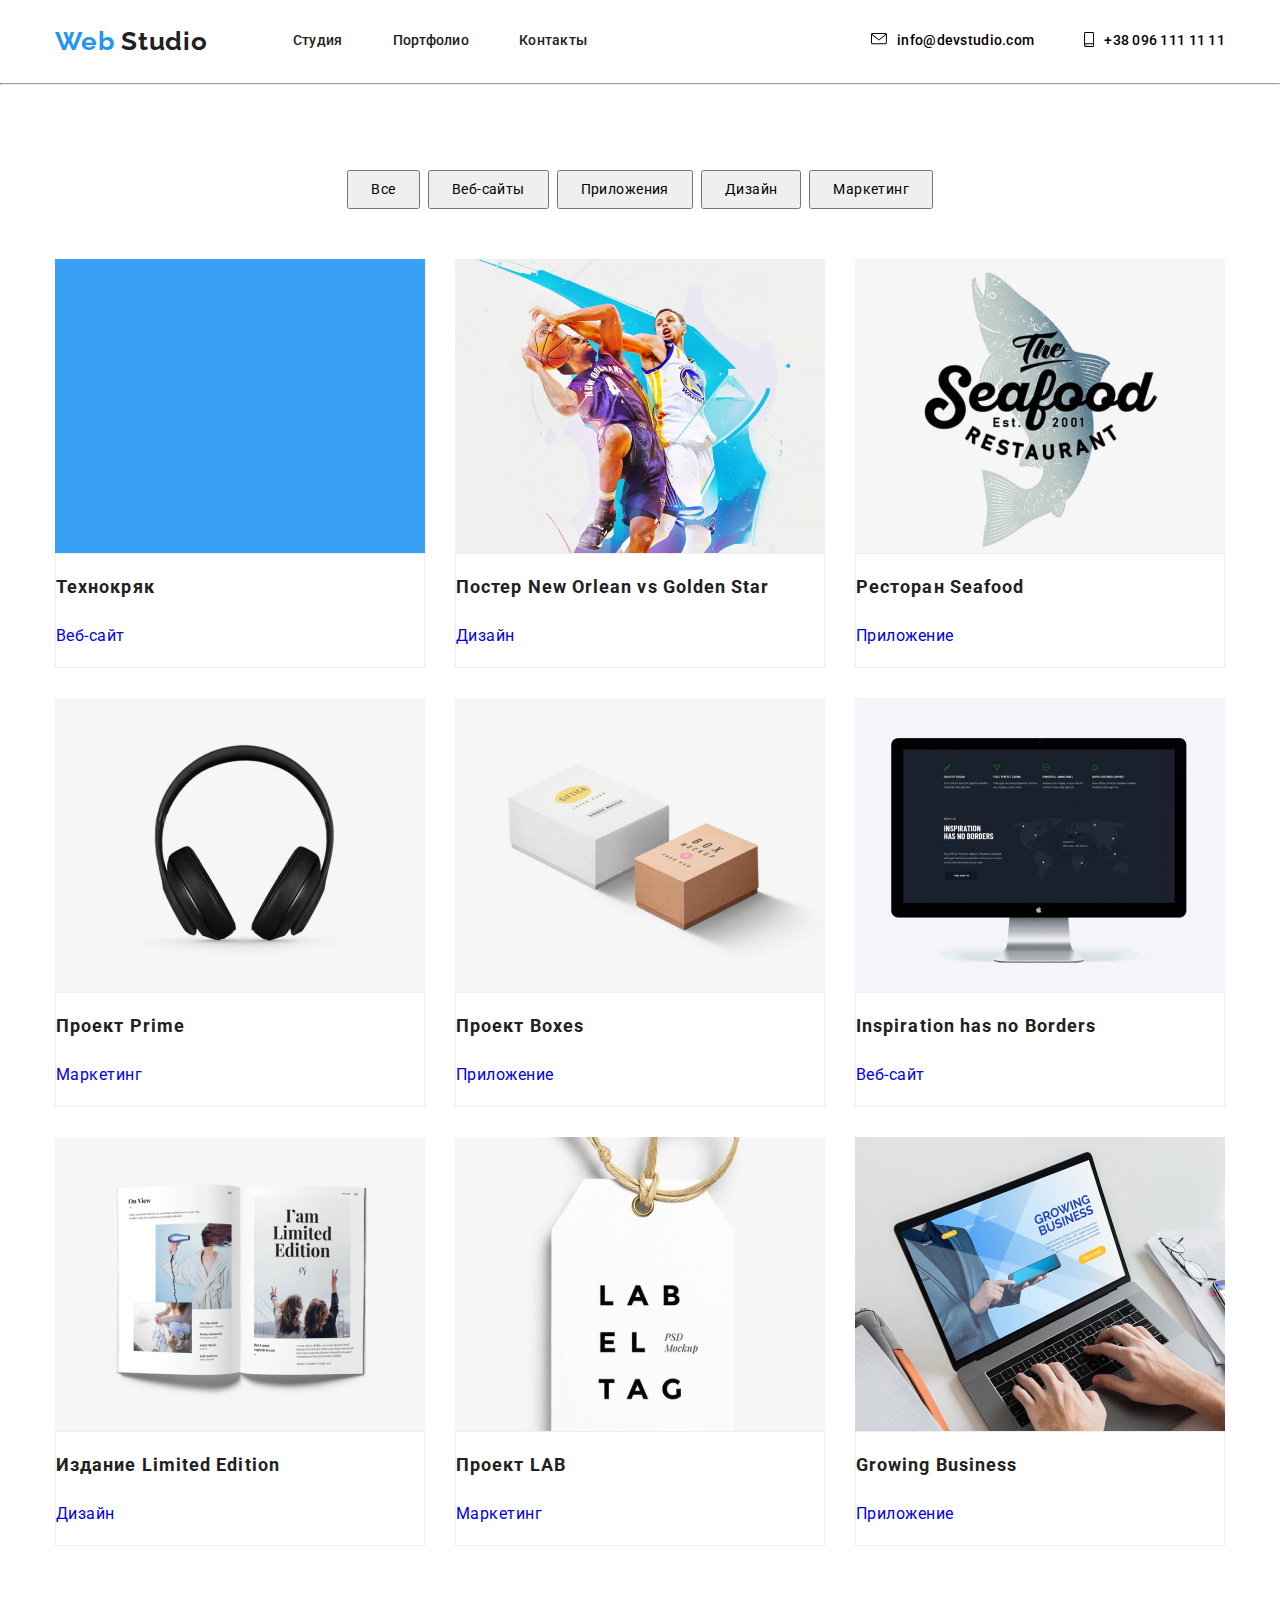
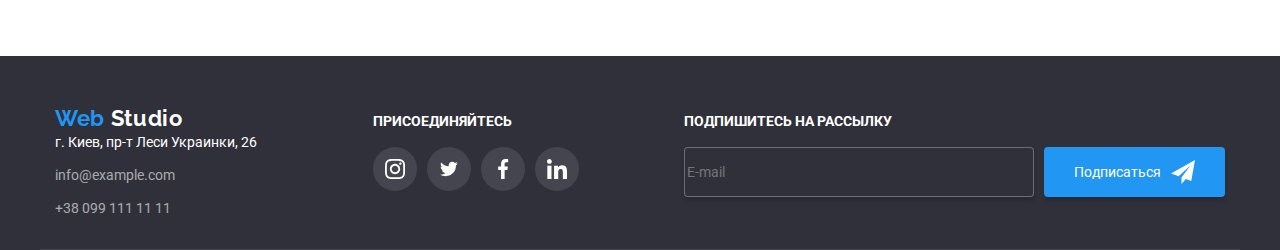
==== portfolio.html @ a791c5b3 "hw4" ====
<!DOCTYPE html>
<html lang="en">
  <head>
    <meta charset="UTF-8" />
    <meta name="viewport" content="width=device-width, initial-scale=1.0" />
    <title>Portfolio</title>
    <link
      href="https://fonts.googleapis.com/css2?family=Raleway:wght@400;500;700;900&display=swap"
      rel="stylesheet"
    />
    <link
      href="https://fonts.googleapis.com/css2?family=Roboto:wght@400;500;700;900&display=swap"
      rel="stylesheet"
    />
    <link rel="stylesheet" href="./css/normalize.css" />
    <link rel="stylesheet" href="./css/style.css" />
  </head>

  <body>
    <!--header-->
    <header>
      <div class="container">
        <p class="logo" id="top"><span class="active">Web</span> Studio</p>
        <nav class="navigation">
          <ul class="nav-list">
            <li class="nav-item"><a href="./index.html">Студия</a></li>
            <li class="nav-item active-header"><a href="#">Портфолио</a></li>
            <li class="nav-item"><a href="#">Контакты</a></li>
          </ul>
        </nav>
        <ul class="contacts-list">
          <li class="contacts-item">
            <div class="header-icon">
              <svg class="header-svg" width="16" height="12">
                <use href="./images/symbol-defs.svg#icon-envelope"></use>
              </svg>
            </div>
            <a href="mailto:info@devstudio.com"> info@devstudio.com</a>
          </li>
          <li class="contacts-item">
            <div class="header-icon">
              <svg class="header-svg" width="10" height="15">
                <use href="./images/symbol-defs.svg#icon-smartphone"></use>
              </svg>
            </div>
            <a href="tel:+380961111111"> +38 096 111 11 11</a>
          </li>
        </ul>
      </div>
    </header>
    <hr class="header-line" />
    <!--buttons-->
    <main>
      <section class="our-works">
        <div class="container">
          <h1>Наши работы</h1>
          <!-- hide title -->
          <ul class="filters-list">
            <li class="filters-item">
              <button type="button" class="button shadow">Все</button>
            </li>
            <li class="filters-item">
              <button type="button" class="button shadow">Веб-сайты</button>
            </li>
            <li class="filters-item">
              <button type="button" class="button shadow">Приложения</button>
            </li>
            <li class="filters-item">
              <button type="button" class="button shadow">Дизайн</button>
            </li>
            <li class="filters-item">
              <button type="button" class="button shadow">Маркетинг</button>
            </li>
          </ul>
          <ul class="works">
            <li class="works-item">
              <a class="item-link" href="#">
                <div class="item-image">
                  <img src="./images/hover_overlay.jpg" alt="hover_overlay" />
                </div>
                <div class="item-info">
                  <h2 class="item-title-works">Технокряк</h2>
                  <p class="filter-type">Веб-сайт</p>
                </div>
                <!-- <p class="item-description">
                  Технокряк это современная площадка распространения
                  коронавируса. Компании используют эту платформу для цифрового
                  шпионажа и атак на защищённые сервера конкурентов.
                </p> -->
              </a>
            </li>
            <li class="works-item">
              <a class="link" href="#">
                <div class="item-image">
                  <img src="./images/img1.jpg" alt="basketball" />
                </div>
                <div class="item-info">
                  <h2 class="item-title-works">
                    Постер New Orlean vs Golden Star
                  </h2>
                  <p class="filter-type">Дизайн</p>
                </div>
              </a>
            </li>
            <li class="works-item">
              <a class="link" href="#">
                <div class="item-image">
                  <img src="./images/img2.jpg" alt="Seafood" />
                </div>
                <div class="item-info">
                  <h2 class="item-title-works">Ресторан Seafood</h2>
                  <p class="filter-type">Приложение</p>
                </div>
              </a>
            </li>
            <li class="works-item">
              <a class="link" href="#">
                <div class="item-image">
                  <img src="./images/img3.jpg" alt="headphones" />
                </div>
                <div class="item-info">
                  <h2 class="item-title-works">Проект Prime</h2>
                  <p class="filter-type">Маркетинг</p>
                </div>
              </a>
            </li>
            <li class="works-item">
              <a class="link" href="#">
                <div class="item-image">
                  <img src="./images/img4.jpg" alt="boxes" />
                </div>
                <div class="item-info">
                  <h2 class="item-title-works">Проект Boxes</h2>
                  <p class="filter-type">Приложение</p>
                </div>
              </a>
            </li>
            <li class="works-item">
              <a class="link" href="#">
                <div class="item-image">
                  <img src="./images/img5.jpg" alt="mnitor" />
                </div>
                <div class="item-info">
                  <h2 class="item-title-works">Inspiration has no Borders</h2>
                  <p class="filter-type">Веб-сайт</p>
                </div>
              </a>
            </li>
            <li class="works-item">
              <a class="link" href="#">
                <div class="item-image">
                  <img src="./images/img6.jpg" alt="book" />
                </div>
                <div class="item-info">
                  <h2 class="item-title-works">Издание Limited Edition</h2>
                  <p class="filter-type">Дизайн</p>
                </div>
              </a>
            </li>
            <li class="works-item">
              <a class="link" href="#">
                <div class="item-image">
                  <img src="./images/img7.jpg" alt="company-logo" />
                </div>
                <div class="item-info">
                  <h2 class="item-title-works">Проект LAB</h2>
                  <p class="filter-type">Маркетинг</p>
                </div>
              </a>
            </li>
            <li class="works-item">
              <a class="link" href="#">
                <div class="item-image">
                  <img src="./images/img8.jpg" alt="laptop" />
                </div>
                <div class="item-info">
                  <h2 class="item-title-works">Growing Business</h2>
                  <p class="filter-type">Приложение</p>
                </div>
              </a>
            </li>
          </ul>
        </div>
      </section>
    </main>
    <!-- foore -->
    <footer>
      <div class="container">
        <div>
          <a class="logo" href="#top"><span class="active">Web</span> Studio</a>
          <address class="address">
            <ul class="address-list">
              <li class="address-item">г. Киев, пр-т Леси Украинки, 26</li>
              <li class="address-item">
                <a href="mailto:info@example.com">info@example.com</a>
              </li>
              <li class="address-item">
                <a href="tel:+380991111111">+38 099 111 11 11</a>
              </li>
            </ul>
          </address>
        </div>
        <div class="join-social">
          <p class="join">Присоединяйтесь</p>
          <ul class="social">
            <li class="social-list-footer">
              <a class="social-link-footer" href="#">
                <svg class="social-icon-footer" width="20" height="20">
                  <use href="./images/symbol-defs.svg#icon-Instagram"></use>
                </svg>
              </a>
            </li>
            <li class="social-list-footer">
              <a class="social-link-footer" href="#">
                <svg class="social-icon-footer" width="20" height="16">
                  <use href="./images/symbol-defs.svg#icon-Twitter"></use>
                </svg>
              </a>
            </li>
            <li class="social-list-footer">
              <a class="social-link-footer" href="#">
                <svg class="social-icon-footer" width="20" height="20">
                  <use
                    class="svg-social"
                    href="./images/symbol-defs.svg#icon-facebook"
                  ></use>
                </svg>
              </a>
            </li>
            <li class="social-list-footer">
              <a class="social-link-footer" href="#">
                <svg class="social-icon-footer" width="20" height="20">
                  <use href="./images/symbol-defs.svg#icon-linkedin"></use>
                </svg>
              </a>
            </li>
          </ul>
        </div>
        <div class="join-form">
          <p class="join">Подпишитесь на рассылку</p>
          <form class="form-item">
            <input
              class="form"
              type="email"
              name=""
              id=""
              placeholder="E-mail"
            />
            <button class="f-button">
              <span>Подписаться</span>
              <svg class="button-svg" width="24" height="24">
                <use href="./images/symbol-defs.svg#icon-send"></use>
              </svg>
            </button>
          </form>
        </div>
      </div>
      <!-- <small class="copyrights">2020 | Developed by GoIT Students</small> -->
    </footer>
  </body>
</html>
---- css/style.css ----
:root {
  --text-color: #212121;
  --main-color: #2196f3;
  --contacts-color: #757575;
}

html {
  box-sizing: border-box;
}

* ::before,
* ::after {
  box-sizing: inherit;
}

button:hover,
button:focus {
  color: #ffffff;
  background-color: var(--active-color);
}

ul {
  padding-inline-start: 0;
  margin: 0;
}

body {
  font-family: "roboto", sans-serif;
  font-size: 14px;
  line-height: 1.71;
  letter-spacing: 0.03;
}

.container {
  width: 1170px;
  margin-left: auto;
  margin-right: auto;
  margin-bottom: 94px;
  padding-right: 15px;
  padding-left: 15px;
}

.container:first-child {
  margin-bottom: 0;
}

.header-line {
  margin-top: 0;
  margin-bottom: 0;
}
/* header */

header {
  font-size: 14px;
  line-height: 1.14;
  font-weight: 500;
  letter-spacing: 0.02em;
}

header .container {
  display: flex;
  align-items: center;
}

header a {
  text-decoration: none;
}

.logo {
  font-family: "Raleway", sans-serif;
  color: var(--text-color);
  font-size: 26px;
  font-weight: 700;
  line-height: 1.19;
  letter-spacing: 0.03em;
  margin-right: 85px;
}

.active {
  color: var(--main-color);
}

.nav-list {
  display: flex;
}

.nav-item:not(:last-child) {
  margin-right: 50px;
}

.nav-item a {
  display: inline-block;

  padding-top: 32px;
  padding-bottom: 32px;

  color: var(--text-color);
}

.active a {
  color: var(--main-color);
}

.nav-item a:hover,
.nav-item a:focus {
  color: var(--main-color);
}

.contacts-list {
  display: flex;
  margin-left: auto;
  align-items: center;
}
.contacts-item {
  display: flex;
  align-items: center;
}

.contacts-item:not(:last-child) {
  margin-right: 50px;
}

.contacts-item a {
  display: inline-block;
  align-items: center;

  padding-top: 32px;
  padding-bottom: 32px;

  color: var(--main-text-color);
}

.header-icon {
  margin-right: 10px;
}
.header-svg {
  fill: var(--main-text-color);
}
.contacts-item:hover a {
  color: #2196f3;
}
.contacts-item:hover svg {
  fill: #2196f3;
}

/* hero */
.hero-container {
  background-image: linear-gradient(
      to right,
      rgba(47, 48, 58, 0.8),
      rgba(47, 48, 58, 0.8)
    ),
    url(../images/Header_img.jpg);
  background-repeat: no-repeat;
  background-position: center;
  text-align: center;
  width: 100%;
  height: 600px;
  margin-bottom: 94px;
  display: flex;
  flex-direction: column;
  justify-content: center;
  align-items: center;
}

.hero-title {
  font-weight: 900;
  font-size: 44px;
  line-height: 60px;
  letter-spacing: 0.06em;
  text-transform: uppercase;
  color: #ffffff;
}

.hero-button {
  background: #2196f3;
  box-shadow: 0px 4px 4px rgba(0, 0, 0, 0.15);
  border-radius: 4px;
  border: none;
  padding: 20px 33px;
}

.hero-button-text {
  font-weight: bold;
  font-size: 16px;
  line-height: 30px;
  display: flex;
  align-items: center;
  text-align: center;
  letter-spacing: 0.06em;

  color: #ffffff;
}
/* virtues */

.section-virtues {
  display: flex;
  margin-left: auto;
  margin-right: auto;
}

.list-virtues {
  margin-right: 30px;
}

.list-virtues:last-child {
  margin-right: 0;
}

.virtues-svg {
  display: flex;
  height: 120px;
  background-color: #f5f4fa;
  border-radius: 3px;
  align-items: center;
  justify-content: center;
}

.header-virtues {
  font-weight: bold;
  font-size: 14px;
  line-height: 16px;
  letter-spacing: 0.03em;
  text-transform: uppercase;
  color: var(--text-color);
}
.head {
  width: 270px;
  height: 18px;
  margin-top: 30px;
  margin-bottom: 10px;
}

.text-virtues {
  font-family: Roboto;
  font-size: 14px;
  line-height: 24px;
  letter-spacing: 0.03em;
  color: #757575;
}

/* what we do */

.activity {
  display: flex;
  margin-left: auto;
  margin-right: auto;
}

.do-container {
  margin-bottom: 94px;
}

.desktop {
  background-image: url(../images/notebook.jpg);
  min-width: 370px;
  min-height: 295px;
}

.mobile {
  background-image: url(../images/smartphone.jpg);
  min-width: 370px;
  min-height: 295px;
}

.design {
  background-image: url(../images/monitor.jpg);
  min-width: 370px;
  min-height: 295px;
}

.main-section-title {
  font-weight: bold;
  font-size: 36px;
  line-height: 42px;
  letter-spacing: 0.03em;
  color: var(--text-color);
  text-align: center;
  margin-top: 0;
  margin-bottom: 50px;
}
.item-title {
  font-size: 14px;
  text-align: center;

  color: #ffffff;
  background-color: rgba(47, 48, 58, 0.8);

  padding-top: 27px;
  padding-bottom: 27px;
  margin: 0;
}
.activity-item-list {
  margin-right: 30px;
}
.activity-item-list:last-child {
  margin-right: 0;
}

.activity-links {
  font-weight: bold;
  font-size: 14px;
  line-height: 16px;
  text-align: center;
  letter-spacing: 0.03em;
  text-transform: uppercase;

  color: #ffffff;
}
/* team */

.team-cntainer {
  background-color: #f5f4fa;
  margin-left: auto;
  margin-right: auto;
  padding-top: 94px;
  padding-bottom: 94px;
}

.palyers {
  display: flex;
  margin-right: auto;
  margin-left: auto;
}

.list-team {
  margin-right: 30px;
  background-color: #ffffff;
  box-shadow: 0px 2px 1px rgba(0, 0, 0, 0.2), 0px 1px 1px rgba(0, 0, 0, 0.14),
    0px 1px 3px rgba(0, 0, 0, 0.12);
  border-radius: 0px 0px 4px 4px;
}

.list-team:last-child {
  margin-right: 0;
}

.name {
  font-weight: 500;
  font-size: 16px;
  line-height: 19px;
  text-align: center;
  letter-spacing: 0.03em;
  color: var(--text-color);
}

.specialty {
  font-size: 16px;
  line-height: 19px;
  text-align: center;
  letter-spacing: 0.03em;
  color: #757575;
}

.social-link {
  display: flex;
  margin-left: auto;
  margin-right: auto;
  align-items: center;
  justify-content: center;
  margin-top: 16px;
  margin-bottom: 24px;
}

.social-list-svg {
  margin-right: 10px;
}
.social-list-svg:last-child {
  margin-right: 0;
}

.social-link-svg {
  width: 44px;
  height: 44px;
  border-radius: 50%;
  align-items: center;
  justify-content: center;
  display: flex;
  color: #fff;
}
.social-link-svg:hover {
  cursor: pointer;
  background-color: var(--main-color);
}
.social-icon {
  fill: #afb1b8;
}
.social-link-svg:hover svg {
  fill: currentColor;
}
/* clients */

.clients-title {
  margin-top: 94px;
}

.list-clients {
  display: flex;
  margin-left: auto;
  margin-right: auto;
}

.list-clients-item {
  margin-right: 30px;
}

.list-clients-item:last-child {
  margin-right: 0;
}

.box-clients {
  width: 168px;
  height: 90px;
  border: 1px solid #afb1b8;
  border-radius: 5px;
  align-items: center;
  justify-content: center;
  display: flex;
  color: #afb1b8;
}

.box-clients:hover {
  cursor: pointer;
  border-color: var(--main-color);
}

.clients-icon {
  fill: currentColor;
}

.box-clients:hover svg {
  fill: var(--main-color);
}

/* footer */

footer {
  color: #ffffff;
  background-color: #2f303a;
}

footer .container {
  display: flex;
  align-items: baseline;
  justify-content: space-between;
  border-bottom: 1px solid rgba(255, 255, 255, 0.1);
  padding-top: 45px;
  padding-bottom: 28px;
}

footer a {
  text-decoration: none;
  display: block;
}

footer .logo {
  color: #ffffff;
  font-size: 22px;
}

.address-list li:not(:last-child) {
  margin-bottom: 9px;
}

.address-item {
  font-size: 14px;
  font-style: normal;
}

footer .address-item a {
  color: rgba(255, 255, 255, 0.6);
}

footer .join {
  font-size: 14px;
  font-weight: 700;
  line-height: 0.87;
  text-transform: uppercase;
  margin-bottom: 20px;
}

footer .social {
  padding: 0;
  display: flex;
}

.copyrights {
  display: block;
  font-size: 12px;
  line-height: 2;
  text-align: center;
  color: rgba(255, 255, 255, 0.4);
  padding-top: 18px;
  padding-bottom: 21px;
}

.social-list-footer {
  margin-right: 10px;
}

.social-list-footer:last-child {
  margin-right: 0;
}

.social-link-footer {
  width: 44px;
  height: 44px;
  border-radius: 50%;
  align-items: center;
  background-color: rgba(255, 255, 255, 0.1);
  justify-content: center;
  display: flex;
  color: #fff;
}
.social-link-footer:hover {
  cursor: pointer;
  background-color: var(--main-color);
}
.social-icon-footer {
  fill: #fff;
}

.form-item {
  display: flex;
}

.form {
  border: 1px solid rgba(255, 255, 255, 0.3);
  box-sizing: border-box;
  box-shadow: 0px 4px 4px rgba(0, 0, 0, 0.15);
  border-radius: 4px;
  height: 50px;
  background-color: #2f303a;
  margin-right: 10px;
  min-width: 350px;
}

.f-button {
  background-color: #2196f3;
  box-shadow: 0px 4px 4px rgba(0, 0, 0, 0.15);
  border-radius: 4px;
  height: 50px;
  color: #fff;
  align-items: center;
  display: flex;
  padding-left: 30px;
  padding-right: 30px;
  border: none;
}

.button-svg {
  margin-left: 10px;
}

/* portfolio */

.our-works h1 {
  visibility: hidden;
}
.our-works a {
  text-decoration: none;
}
.our-works ul {
  list-style-type: none;
}
.filters-list {
  display: flex;
  justify-content: center;
  text-align: center;
  margin-bottom: 50px;
}
.filters-item {
  min-width: 73px;
}
.filters-item:not(:last-child) {
  margin-right: 8px;
}
.our-works .button {
  margin: 0;
  padding: 6px 22px;
  min-width: 73px;
  min-height: 38px;
  letter-spacing: 0.03em;
  line-height: 1.62;
}

.our-works {
  margin-bottom: 80px;
}

.works {
  display: flex;
  flex-wrap: wrap;
  justify-content: space-between;
}
.works img {
  display: block;
}
.works-item {
  display: block;
  width: calc((100% - 30px * 2) / 3);
  margin-bottom: 30px;
  margin-right: 30px;
  background: #ffffff;
  /* position: relative; */
}
.works-item:nth-child(3n) {
  margin-right: 0px;
}
.works-item:nth-last-child(-n + 1) {
  margin-bottom: 0px;
}
.works-item .item-title {
  text-transform: none;
}
.item-image {
  /* background-color: rgba(33, 150, 243, 0.9); */
  border-radius: 5px 5px 0px 0px;
}
.item-link {
  text-decoration: none;
}

.item-info {
  border: 1px solid #eeeeee;
  text-align: left;
  padding: 20луpx 24px;
}
.our-works .item-title-works {
  color: var(--text-color);
  font-size: 18px;
  line-height: 2;
  font-weight: 700;
  letter-spacing: 0.06em;
  margin-bottom: 4px;
}
.filter-type {
  font-size: 16px;
  line-height: 1.87;
  font-weight: 400;
  letter-spacing: 0.03em;
}

.our-works .item-description {
  color: #ffffff;
  font-size: 18px;
  line-height: 1.56;
  padding: 63px 24px;
  text-align: left;
  top: 0px;
  left: 0px;
  opacity: 0;
}

.works-item:hover {
  box-shadow: 1px 4px 6px rgba(0, 0, 0, 0.16), 0px 4px 4px rgba(0, 0, 0, 0.06),
    0px 1px 1px rgba(0, 0, 0, 0.12);
}
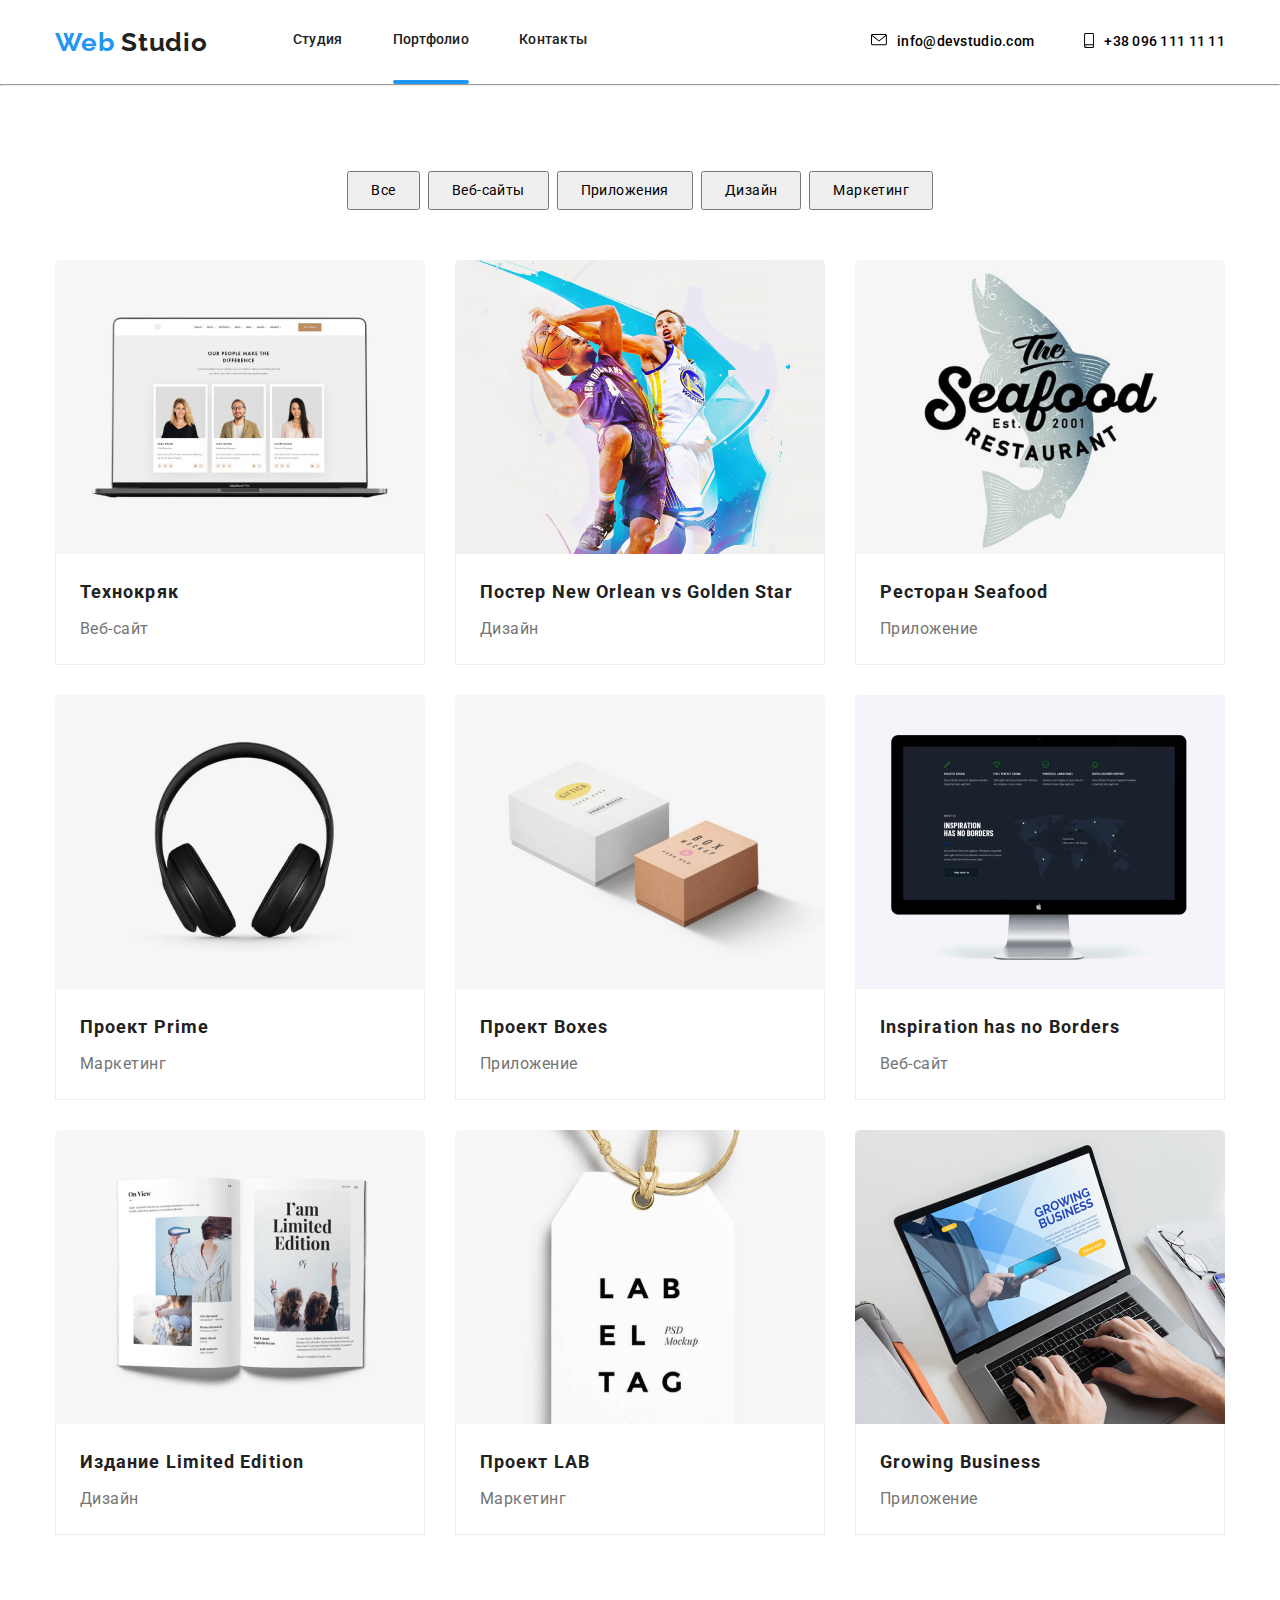
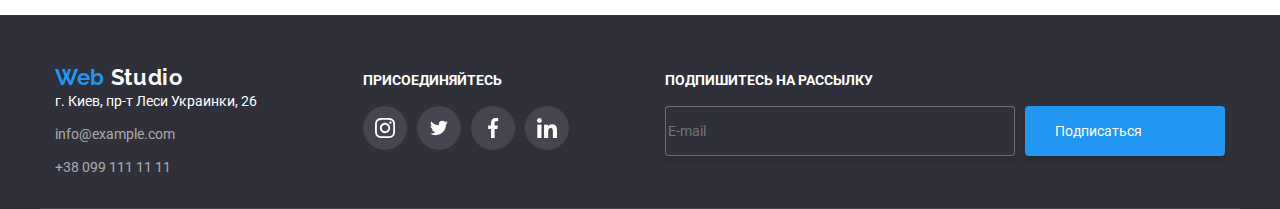
==== commit 2bb7ec53: "homework5" ====
--- a/portfolio.html
+++ b/portfolio.html
@@ -77,16 +77,20 @@
               <a class="item-link" href="#">
                 <div class="item-image">
                   <img src="./images/hover_overlay.jpg" alt="hover_overlay" />
+
+                  <div class="card-overlay">
+                    <p class="card-description">
+                      Технокряк это современная площадка распространения
+                      коронавируса. Компании используют эту платформу для
+                      цифрового шпионажа и атак на защищённые сервера
+                      конкурентов.
+                    </p>
+                  </div>
                 </div>
                 <div class="item-info">
                   <h2 class="item-title-works">Технокряк</h2>
                   <p class="filter-type">Веб-сайт</p>
                 </div>
-                <!-- <p class="item-description">
-                  Технокряк это современная площадка распространения
-                  коронавируса. Компании используют эту платформу для цифрового
-                  шпионажа и атак на защищённые сервера конкурентов.
-                </p> -->
               </a>
             </li>
             <li class="works-item">
--- a/css/style.css
+++ b/css/style.css
@@ -68,18 +68,29 @@
 
 .logo {
   font-family: "Raleway", sans-serif;
-  color: var(--text-color);
   font-size: 26px;
   font-weight: 700;
   line-height: 1.19;
   letter-spacing: 0.03em;
   margin-right: 85px;
+
+  color: var(--text-color);
 }
 
 .active {
   color: var(--main-color);
 }
 
+.active-header:after {
+  content: "";
+  display: block;
+  width: 100%;
+  height: 4px;
+  border-radius: 3px;
+
+  background-color: var(--main-color);
+}
+
 .nav-list {
   display: flex;
 }
@@ -95,6 +106,8 @@
   padding-bottom: 32px;
 
   color: var(--text-color);
+
+  transition: 250ms cubic-bezier(0.4, 0, 0.2, 1);
 }
 
 .active a {
@@ -111,22 +124,22 @@
   margin-left: auto;
   align-items: center;
 }
-.contacts-item {
-  display: flex;
-  align-items: center;
-}
 
 .contacts-item:not(:last-child) {
   margin-right: 50px;
 }
 
-.contacts-item a {
-  display: inline-block;
+.contacts-item {
+  display: flex;
   align-items: center;
 
   padding-top: 32px;
   padding-bottom: 32px;
 
+  transition: 250ms cubic-bezier(0.4, 0, 0.2, 1);
+}
+
+.contacts-item a {
   color: var(--main-text-color);
 }
 
@@ -136,10 +149,10 @@
 .header-svg {
   fill: var(--main-text-color);
 }
-.contacts-item:hover a {
+.contacts-item:hover {
   color: #2196f3;
 }
-.contacts-item:hover svg {
+.contacts-item:hover {
   fill: #2196f3;
 }
 
@@ -173,11 +186,17 @@
 }
 
 .hero-button {
-  background: #2196f3;
+  background-color: #2196f3;
   box-shadow: 0px 4px 4px rgba(0, 0, 0, 0.15);
   border-radius: 4px;
   border: none;
   padding: 20px 33px;
+
+  transition: background-color 250ms cubic-bezier(0.4, 0, 0.2, 1);
+}
+
+.hero-button:hover {
+  background-color: #0977d1;
 }
 
 .hero-button-text {
@@ -251,24 +270,15 @@
   margin-bottom: 94px;
 }
 
-.desktop {
-  background-image: url(../images/notebook.jpg);
-  min-width: 370px;
-  min-height: 295px;
-}
-
-.mobile {
-  background-image: url(../images/smartphone.jpg);
-  min-width: 370px;
-  min-height: 295px;
-}
-
-.design {
-  background-image: url(../images/monitor.jpg);
-  min-width: 370px;
-  min-height: 295px;
-}
-
+.activity-image {
+  position: relative;
+}
+.item-title {
+  position: absolute;
+  left: 0;
+  bottom: 0;
+  width: 100%;
+}
 .main-section-title {
   font-weight: bold;
   font-size: 36px;
@@ -370,24 +380,33 @@
 }
 
 .social-link-svg {
+  align-items: center;
+  justify-content: center;
+  display: flex;
+
   width: 44px;
   height: 44px;
   border-radius: 50%;
-  align-items: center;
-  justify-content: center;
-  display: flex;
+
   color: #fff;
-}
+
+  transition: 250ms, cubic-bezier(0.4, 0, 0.2, 1) color 250ms;
+}
+
+.social-link-svg:focus,
 .social-link-svg:hover {
   cursor: pointer;
   background-color: var(--main-color);
 }
+
 .social-icon {
   fill: #afb1b8;
 }
+.social-link-svg:focus svg,
 .social-link-svg:hover svg {
   fill: currentColor;
 }
+
 /* clients */
 
 .clients-title {
@@ -409,14 +428,19 @@
 }
 
 .box-clients {
+  display: flex;
+  align-items: center;
+  justify-content: center;
+
   width: 168px;
   height: 90px;
+
   border: 1px solid #afb1b8;
   border-radius: 5px;
-  align-items: center;
-  justify-content: center;
-  display: flex;
+
   color: #afb1b8;
+
+  transition: 250ms cubic-bezier(0.4, 0, 0.2, 1);
 }
 
 .box-clients:hover {
@@ -426,9 +450,11 @@
 
 .clients-icon {
   fill: currentColor;
-}
-
-.box-clients:hover svg {
+
+  transition: fill 250ms cubic-bezier(0.4, 0, 0.2, 1);
+}
+
+.box-clients:hover .clients-icon {
   fill: var(--main-color);
 }
 
@@ -511,10 +537,14 @@
   justify-content: center;
   display: flex;
   color: #fff;
+  transition-duration: 250ms;
+  transition-timing-function: cubic-bezier(0.4, 0, 0.2, 1);
+  /* transition: cubic-bezier(0.4, 0, 0.2, 1); */
 }
 .social-link-footer:hover {
   cursor: pointer;
   background-color: var(--main-color);
+  border-radius: 50%;
 }
 .social-icon-footer {
   fill: #fff;
@@ -536,10 +566,12 @@
 }
 
 .f-button {
+  position: relative;
   background-color: #2196f3;
   box-shadow: 0px 4px 4px rgba(0, 0, 0, 0.15);
   border-radius: 4px;
   height: 50px;
+  width: 200px;
   color: #fff;
   align-items: center;
   display: flex;
@@ -549,7 +581,38 @@
 }
 
 .button-svg {
-  margin-left: 10px;
+  position: absolute;
+  top: 50%;
+  left: 50%;
+  transform: translate(150%, -50%);
+  /* margin-left: 10px; */
+  opacity: 0;
+  transition-duration: 350ms;
+  transition-delay: 100ms;
+}
+
+.f-button:hover .button-svg {
+  opacity: 1;
+}
+
+.f-button:hover {
+  background-color: #2196f3;
+}
+
+.f-button p {
+  position: absolute;
+  margin: 0;
+  top: 50%;
+  left: 50%;
+  transform: translate(-50%, -50%);
+
+  font-weight: bold;
+
+  transition-duration: 350ms;
+}
+
+.f-button:hover p {
+  transform: translate(-70%, -50%);
 }
 
 /* portfolio */
@@ -571,10 +634,18 @@
 }
 .filters-item {
   min-width: 73px;
+
+  transition: background-color 250ms cubic-bezier(0.4, 0, 0.2, 1);
 }
 .filters-item:not(:last-child) {
   margin-right: 8px;
 }
+
+.filters-item:hover {
+  color: #fff;
+  background-color: var(--main-color);
+}
+
 .our-works .button {
   margin: 0;
   padding: 6px 22px;
@@ -602,29 +673,37 @@
   margin-bottom: 30px;
   margin-right: 30px;
   background: #ffffff;
-  /* position: relative; */
 }
 .works-item:nth-child(3n) {
   margin-right: 0px;
 }
-.works-item:nth-last-child(-n + 1) {
+.works-item:nth-last-child(-n + 3) {
   margin-bottom: 0px;
 }
 .works-item .item-title {
   text-transform: none;
 }
-.item-image {
-  /* background-color: rgba(33, 150, 243, 0.9); */
-  border-radius: 5px 5px 0px 0px;
-}
+
+.works-item:hover {
+  box-shadow: 1px 4px 6px rgba(0, 0, 0, 0.16), 0px 4px 4px rgba(0, 0, 0, 0.06),
+    0px 1px 1px rgba(0, 0, 0, 0.12);
+}
+
 .item-link {
   text-decoration: none;
 }
 
+.item-info p,
+h2 {
+  margin: 0;
+  padding: 0;
+}
+
 .item-info {
   border: 1px solid #eeeeee;
+  border-top: none;
   text-align: left;
-  padding: 20луpx 24px;
+  padding: 20px 24px;
 }
 .our-works .item-title-works {
   color: var(--text-color);
@@ -639,20 +718,38 @@
   line-height: 1.87;
   font-weight: 400;
   letter-spacing: 0.03em;
-}
-
-.our-works .item-description {
+
+  color: #757575;
+}
+
+.item-image {
+  position: relative;
+  border-radius: 5px 5px 0px 0px;
+  overflow: hidden;
+}
+
+.card-overlay {
+  position: absolute;
+  top: 0;
+  left: 0;
+  width: 100%;
+
+  background-color: rgba(33, 150, 243, 0.9);
+
+  transform: translateY(100%);
+
+  transition: transform 250ms cubic-bezier(0.4, 0, 0.2, 1);
+}
+
+.item-link:hover .card-overlay {
+  transform: translateY(0);
+}
+
+.card-description {
+  margin: 0;
   color: #ffffff;
   font-size: 18px;
   line-height: 1.56;
   padding: 63px 24px;
   text-align: left;
-  top: 0px;
-  left: 0px;
-  opacity: 0;
-}
-
-.works-item:hover {
-  box-shadow: 1px 4px 6px rgba(0, 0, 0, 0.16), 0px 4px 4px rgba(0, 0, 0, 0.06),
-    0px 1px 1px rgba(0, 0, 0, 0.12);
-}
+}
